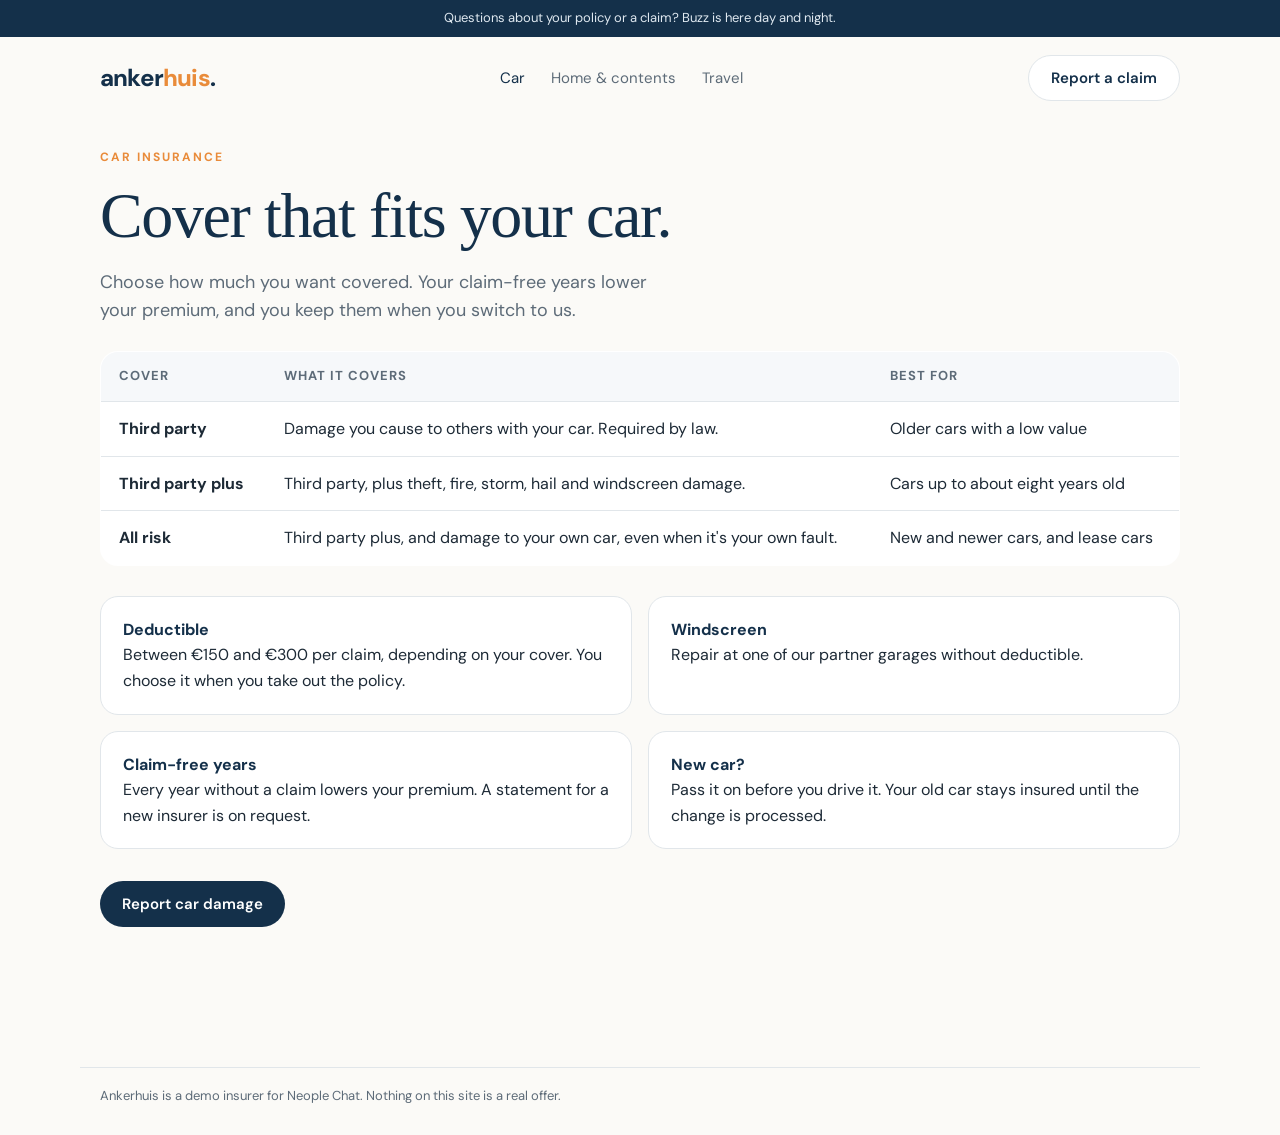
==== car.html @ 07cfc438 "Ankerhuis, a demo insurer for Neople Chat with Buzz Co-Authored-By: Claude Opus 5.5 <noreply@anthrop" ====
<!doctype html>
<html lang="en">
    <head>
        <meta charset="UTF-8" />
        <meta name="viewport" content="width=device-width, initial-scale=1, viewport-fit=cover" />
        <meta name="robots" content="noindex" />
        <title>Car insurance · Ankerhuis</title>
        <link rel="preconnect" href="https://fonts.googleapis.com" />
        <link rel="preconnect" href="https://fonts.gstatic.com" crossorigin />
        <link rel="stylesheet" href="https://fonts.googleapis.com/css2?family=DM+Sans:wght@400;600;700;800&display=swap" />
        <link rel="stylesheet" href="site.css" />
        <script src="site.js" defer></script>
    </head>
    <body>
        <div class="banner">Questions about your policy or a claim? Buzz is here day and night.</div>
        <header>
            <a class="logo" href="./">anker<span>huis</span>.</a>
            <nav aria-label="Insurance">
                <a href="car.html" aria-current="page">Car</a>
                <a href="home.html">Home & contents</a>
                <a href="travel.html">Travel</a>
            </nav>
            <a class="cta light" href="claims.html">Report a claim</a>
        </header>
        <main>
            <span class="eyebrow">Car insurance</span>
            <h1>Cover that fits your car.</h1>
            <p class="lead">Choose how much you want covered. Your claim-free years lower your premium, and you keep them when you switch to us.</p>
            <table>
                <thead><tr><th>Cover</th><th>What it covers</th><th>Best for</th></tr></thead>
                <tbody>
                    <tr><td><strong>Third party</strong></td><td>Damage you cause to others with your car. Required by law.</td><td>Older cars with a low value</td></tr>
                    <tr><td><strong>Third party plus</strong></td><td>Third party, plus theft, fire, storm, hail and windscreen damage.</td><td>Cars up to about eight years old</td></tr>
                    <tr><td><strong>All risk</strong></td><td>Third party plus, and damage to your own car, even when it's your own fault.</td><td>New and newer cars, and lease cars</td></tr>
                </tbody>
            </table>
            <div class="facts">
                <div class="fact"><strong>Deductible</strong>Between €150 and €300 per claim, depending on your cover. You choose it when you take out the policy.</div>
                <div class="fact"><strong>Windscreen</strong>Repair at one of our partner garages without deductible.</div>
                <div class="fact"><strong>Claim-free years</strong>Every year without a claim lowers your premium. A statement for a new insurer is on request.</div>
                <div class="fact"><strong>New car?</strong>Pass it on before you drive it. Your old car stays insured until the change is processed.</div>
            </div>
            <a class="cta" href="claims.html">Report car damage</a>
        </main>
        <footer>Ankerhuis is a demo insurer for Neople Chat. Nothing on this site is a real offer.</footer>
    </body>
</html>
---- site.css ----
/* Ankerhuis, a demo insurer for Neople Chat: calm navy, one warm accent, a serif for the big words. */
:root {
    --navy: #14304a;
    --ink: #1d2a36;
    --muted: #5d6b78;
    --sky: #eef4f8;
    --paper: #fbfaf7;
    --line: #e1e6ea;
    --accent: #e98b3a;
    --serif: Georgia, "Times New Roman", serif;
    --sans: "DM Sans", ui-sans-serif, system-ui, -apple-system, sans-serif;
}
* { box-sizing: border-box; }
body { margin: 0; background: var(--paper); color: var(--ink); font: 16px/1.6 var(--sans); -webkit-font-smoothing: antialiased; }
a { color: inherit; }
.banner { background: var(--navy); color: #dfe8f0; font-size: 13px; text-align: center; padding: 8px 16px; }
header { display: flex; align-items: center; justify-content: space-between; gap: 24px; max-width: 1120px; margin: 0 auto; padding: 18px 20px; }
.logo { font: 800 24px/1 var(--sans); letter-spacing: -0.8px; text-decoration: none; color: var(--navy); }
.logo span { color: var(--accent); }
nav { display: flex; gap: 26px; font-size: 15px; }
nav a { text-decoration: none; color: var(--muted); }
nav a:hover, nav a[aria-current="page"] { color: var(--navy); }
.cta { display: inline-flex; align-items: center; gap: 10px; height: 46px; padding: 0 22px; border-radius: 999px; background: var(--navy); color: #fff; text-decoration: none; font-weight: 600; font-size: 15px; }
.cta.light { background: #fff; color: var(--navy); border: 1px solid var(--line); }
main { max-width: 1120px; margin: 0 auto; padding: 24px 20px 140px; }
.hero { display: grid; grid-template-columns: 1.2fr 1fr; gap: 48px; align-items: center; padding: 40px 0 56px; }
.eyebrow { font-size: 12px; letter-spacing: 2px; text-transform: uppercase; color: var(--accent); font-weight: 700; }
h1 { font: 400 clamp(40px, 5vw, 64px)/1.05 var(--serif); letter-spacing: -1.4px; color: var(--navy); margin: 14px 0 18px; }
h2 { font: 400 clamp(28px, 3vw, 38px)/1.15 var(--serif); color: var(--navy); margin: 0 0 14px; }
h3 { font-size: 19px; margin: 0 0 6px; color: var(--navy); }
.lead { font-size: 18px; color: var(--muted); max-width: 46ch; margin: 0 0 26px; }
.badge { display: grid; place-items: center; aspect-ratio: 1; border-radius: 40% 60% 55% 45%; background: radial-gradient(circle at 30% 30%, #fff, var(--sky) 60%); border: 1px solid var(--line); }
.badge svg { width: 46%; height: auto; }
.cards { display: grid; grid-template-columns: repeat(3, minmax(0, 1fr)); gap: 20px; margin: 8px 0 56px; }
.card { display: flex; flex-direction: column; gap: 8px; padding: 26px; border-radius: 22px; background: #fff; border: 1px solid var(--line); text-decoration: none; }
.card p { margin: 0; color: var(--muted); }
.card .from { margin-top: auto; padding-top: 10px; font-weight: 600; color: var(--navy); }
.band { display: flex; align-items: center; justify-content: space-between; gap: 24px; padding: 30px 32px; border-radius: 24px; background: var(--navy); color: #fff; margin-bottom: 56px; }
.band h2 { color: #fff; margin: 0 0 4px; }
.band p { margin: 0; color: #c9d6e2; }
.try { padding: 28px 32px; border-radius: 24px; background: var(--sky); }
.try ul { margin: 12px 0 0; padding-left: 20px; color: var(--ink); }
.try li { margin: 6px 0; }
table { width: 100%; border-collapse: collapse; margin: 18px 0 30px; background: #fff; border-radius: 18px; overflow: hidden; border: 1px solid var(--line); }
th, td { text-align: left; padding: 14px 18px; border-bottom: 1px solid var(--line); vertical-align: top; }
th { font-size: 13px; text-transform: uppercase; letter-spacing: 1px; color: var(--muted); background: #f6f8fa; }
tr:last-child td { border-bottom: 0; }
.facts { display: grid; grid-template-columns: repeat(2, minmax(0, 1fr)); gap: 16px; margin: 10px 0 32px; }
.fact { padding: 20px 22px; border-radius: 18px; background: #fff; border: 1px solid var(--line); }
.fact strong { display: block; color: var(--navy); }
.steps { counter-reset: step; list-style: none; padding: 0; margin: 18px 0 30px; display: grid; gap: 14px; }
.steps li { counter-increment: step; display: grid; grid-template-columns: 40px 1fr; gap: 14px; align-items: start; }
.steps li::before { content: counter(step); display: grid; place-items: center; width: 36px; height: 36px; border-radius: 50%; background: var(--navy); color: #fff; font-weight: 700; }
.alert { padding: 18px 22px; border-radius: 16px; background: #fff3e8; border: 1px solid #f4d2b3; color: #6b3d12; margin: 0 0 26px; }
footer { max-width: 1120px; margin: 0 auto; padding: 18px 20px 28px; color: var(--muted); font-size: 13px; border-top: 1px solid var(--line); }
@media (max-width: 760px) {
    nav { display: none; }
    .hero { grid-template-columns: 1fr; padding-top: 16px; }
    .badge { display: none; }
    .cards, .facts { grid-template-columns: 1fr; }
    .band { flex-direction: column; align-items: flex-start; }
}
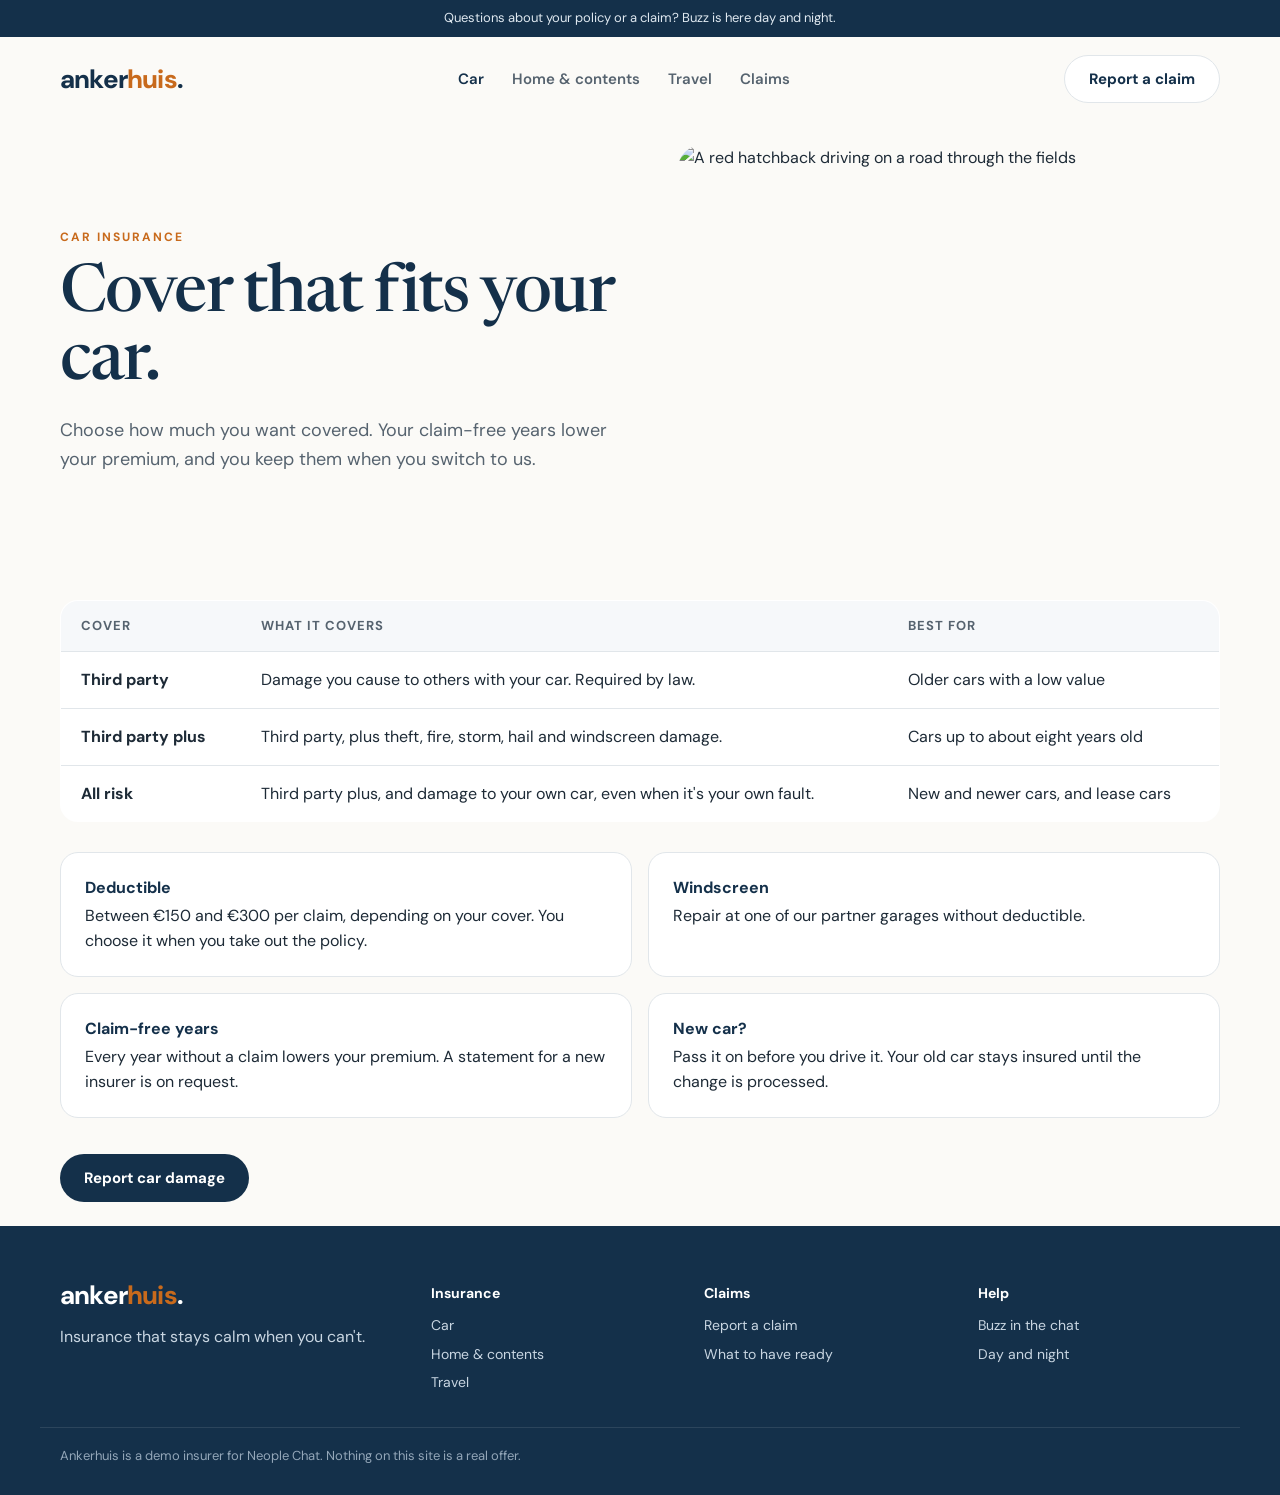
==== commit 33688994: "Photo-led redesign: split hero, product photos, promises, claims band and footer Co-Authored-By: Cla" ====
--- a/car.html
+++ b/car.html
@@ -7,7 +7,7 @@
         <title>Car insurance · Ankerhuis</title>
         <link rel="preconnect" href="https://fonts.googleapis.com" />
         <link rel="preconnect" href="https://fonts.gstatic.com" crossorigin />
-        <link rel="stylesheet" href="https://fonts.googleapis.com/css2?family=DM+Sans:wght@400;600;700;800&display=swap" />
+        <link rel="stylesheet" href="https://fonts.googleapis.com/css2?family=DM+Sans:wght@400;600;700;800&family=Newsreader:opsz,wght@6..72,500&display=swap" />
         <link rel="stylesheet" href="site.css" />
         <script src="site.js" defer></script>
     </head>
@@ -17,15 +17,21 @@
             <a class="logo" href="./">anker<span>huis</span>.</a>
             <nav aria-label="Insurance">
                 <a href="car.html" aria-current="page">Car</a>
-                <a href="home.html">Home & contents</a>
+                <a href="home.html">Home &amp; contents</a>
                 <a href="travel.html">Travel</a>
+                <a href="claims.html">Claims</a>
             </nav>
             <a class="cta light" href="claims.html">Report a claim</a>
         </header>
         <main>
-            <span class="eyebrow">Car insurance</span>
-            <h1>Cover that fits your car.</h1>
-            <p class="lead">Choose how much you want covered. Your claim-free years lower your premium, and you keep them when you switch to us.</p>
+            <section class="pagehead">
+                <div>
+                    <span class="eyebrow">Car insurance</span>
+                    <h1>Cover that fits your car.</h1>
+                    <p class="lead">Choose how much you want covered. Your claim-free years lower your premium, and you keep them when you switch to us.</p>
+                </div>
+                <img src="https://images.unsplash.com/photo-1572401611152-cf63d874b019?w=1200&q=70&auto=format&fit=crop" alt="A red hatchback driving on a road through the fields" />
+            </section>
             <table>
                 <thead><tr><th>Cover</th><th>What it covers</th><th>Best for</th></tr></thead>
                 <tbody>
@@ -42,6 +48,14 @@
             </div>
             <a class="cta" href="claims.html">Report car damage</a>
         </main>
-        <footer>Ankerhuis is a demo insurer for Neople Chat. Nothing on this site is a real offer.</footer>
+        <footer>
+            <div class="cols">
+                <div><a class="logo" href="./">anker<span>huis</span>.</a><p>Insurance that stays calm when you can't.</p></div>
+                <div><strong>Insurance</strong><a href="car.html">Car</a><a href="home.html">Home &amp; contents</a><a href="travel.html">Travel</a></div>
+                <div><strong>Claims</strong><a href="claims.html">Report a claim</a><a href="claims.html">What to have ready</a></div>
+                <div><strong>Help</strong><span>Buzz in the chat</span><span>Day and night</span></div>
+            </div>
+            <p class="fine">Ankerhuis is a demo insurer for Neople Chat. Nothing on this site is a real offer.</p>
+        </footer>
     </body>
 </html>
--- a/site.css
+++ b/site.css
@@ -2,61 +2,105 @@
 :root {
     --navy: #14304a;
     --ink: #1d2a36;
-    --muted: #5d6b78;
-    --sky: #eef4f8;
+    --muted: #56636f;
+    --sky: #eaf1f6;
     --paper: #fbfaf7;
     --line: #e1e6ea;
-    --accent: #e98b3a;
-    --serif: Georgia, "Times New Roman", serif;
+    --accent: #c86a1c;
+    --accent-soft: #fdf0e4;
+    --serif: "Newsreader", Georgia, "Times New Roman", serif;
     --sans: "DM Sans", ui-sans-serif, system-ui, -apple-system, sans-serif;
 }
 * { box-sizing: border-box; }
 body { margin: 0; background: var(--paper); color: var(--ink); font: 16px/1.6 var(--sans); -webkit-font-smoothing: antialiased; }
 a { color: inherit; }
+img { display: block; max-width: 100%; }
 .banner { background: var(--navy); color: #dfe8f0; font-size: 13px; text-align: center; padding: 8px 16px; }
-header { display: flex; align-items: center; justify-content: space-between; gap: 24px; max-width: 1120px; margin: 0 auto; padding: 18px 20px; }
-.logo { font: 800 24px/1 var(--sans); letter-spacing: -0.8px; text-decoration: none; color: var(--navy); }
+header { display: flex; align-items: center; justify-content: space-between; gap: 24px; max-width: 1200px; margin: 0 auto; padding: 18px 20px; }
+.logo { font: 800 26px/1 var(--sans); letter-spacing: -0.8px; text-decoration: none; color: var(--navy); }
 .logo span { color: var(--accent); }
-nav { display: flex; gap: 26px; font-size: 15px; }
+nav { display: flex; gap: 28px; font-size: 15px; font-weight: 600; }
 nav a { text-decoration: none; color: var(--muted); }
 nav a:hover, nav a[aria-current="page"] { color: var(--navy); }
-.cta { display: inline-flex; align-items: center; gap: 10px; height: 46px; padding: 0 22px; border-radius: 999px; background: var(--navy); color: #fff; text-decoration: none; font-weight: 600; font-size: 15px; }
+.cta { display: inline-flex; align-items: center; gap: 8px; height: 48px; padding: 0 24px; border-radius: 999px; background: var(--navy); color: #fff; text-decoration: none; font-weight: 700; font-size: 15px; transition: transform .15s ease, background .15s ease; }
+.cta:hover { background: #0e2438; transform: translateY(-1px); }
 .cta.light { background: #fff; color: var(--navy); border: 1px solid var(--line); }
-main { max-width: 1120px; margin: 0 auto; padding: 24px 20px 140px; }
-.hero { display: grid; grid-template-columns: 1.2fr 1fr; gap: 48px; align-items: center; padding: 40px 0 56px; }
+.cta.warm { background: var(--accent); }
+.cta.warm:hover { background: #a9580f; }
+.actions { display: flex; flex-wrap: wrap; gap: 12px; }
+main { max-width: 1200px; margin: 0 auto; padding: 8px 20px 24px; }
+section { margin-bottom: 72px; }
 .eyebrow { font-size: 12px; letter-spacing: 2px; text-transform: uppercase; color: var(--accent); font-weight: 700; }
-h1 { font: 400 clamp(40px, 5vw, 64px)/1.05 var(--serif); letter-spacing: -1.4px; color: var(--navy); margin: 14px 0 18px; }
-h2 { font: 400 clamp(28px, 3vw, 38px)/1.15 var(--serif); color: var(--navy); margin: 0 0 14px; }
-h3 { font-size: 19px; margin: 0 0 6px; color: var(--navy); }
-.lead { font-size: 18px; color: var(--muted); max-width: 46ch; margin: 0 0 26px; }
-.badge { display: grid; place-items: center; aspect-ratio: 1; border-radius: 40% 60% 55% 45%; background: radial-gradient(circle at 30% 30%, #fff, var(--sky) 60%); border: 1px solid var(--line); }
-.badge svg { width: 46%; height: auto; }
-.cards { display: grid; grid-template-columns: repeat(3, minmax(0, 1fr)); gap: 20px; margin: 8px 0 56px; }
-.card { display: flex; flex-direction: column; gap: 8px; padding: 26px; border-radius: 22px; background: #fff; border: 1px solid var(--line); text-decoration: none; }
+h1 { font: 500 clamp(42px, 5.2vw, 70px)/1.02 var(--serif); letter-spacing: -1.6px; color: var(--navy); margin: 14px 0 18px; }
+h2 { font: 500 clamp(30px, 3.2vw, 42px)/1.1 var(--serif); letter-spacing: -0.8px; color: var(--navy); margin: 0 0 14px; }
+h3 { font-size: 19px; margin: 0; color: var(--navy); }
+.lead { font-size: 18px; color: var(--muted); max-width: 50ch; margin: 0 0 26px; }
+
+.hero { display: grid; grid-template-columns: 1fr 1.05fr; gap: 56px; align-items: center; padding: 28px 0 8px; }
+.hero-photo { position: relative; }
+.hero-photo img { width: 100%; aspect-ratio: 5 / 4; object-fit: cover; border-radius: 28px; }
+.hero-note { position: absolute; left: -28px; bottom: 28px; display: flex; align-items: center; gap: 12px; max-width: 290px; padding: 14px 18px; border-radius: 18px; background: #fff; box-shadow: 0 18px 40px -18px rgba(20,48,74,.35); font-size: 14px; }
+.hero-note svg { flex: none; width: 36px; height: 36px; padding: 8px; border-radius: 50%; background: var(--sky); color: var(--navy); }
+
+.usps { display: grid; grid-template-columns: repeat(4, minmax(0, 1fr)); gap: 16px; margin: 40px 0 72px; }
+.usp { display: grid; grid-template-columns: 40px 1fr; gap: 2px 12px; align-items: start; padding: 18px 20px; border-radius: 18px; background: #fff; border: 1px solid var(--line); }
+.usp svg { grid-row: span 2; width: 40px; height: 40px; padding: 9px; border-radius: 12px; background: var(--sky); color: var(--navy); }
+.usp strong { font-size: 15px; color: var(--navy); }
+.usp span { color: var(--muted); font-size: 14px; }
+
+.section-head { display: flex; align-items: flex-end; justify-content: space-between; gap: 24px; margin-bottom: 22px; }
+.section-head h2 { margin: 0; }
+.cards { display: grid; grid-template-columns: repeat(3, minmax(0, 1fr)); gap: 22px; }
+.card { display: flex; flex-direction: column; overflow: hidden; border-radius: 22px; background: #fff; border: 1px solid var(--line); text-decoration: none; transition: transform .18s ease, box-shadow .18s ease; }
+.card:hover { transform: translateY(-3px); box-shadow: 0 18px 40px -22px rgba(20,48,74,.35); }
+.card .photo { aspect-ratio: 16 / 10; overflow: hidden; background: var(--sky); }
+.card .photo img { width: 100%; height: 100%; object-fit: cover; }
+.card-body { display: flex; flex-direction: column; flex: 1; gap: 8px; padding: 22px 24px 24px; }
 .card p { margin: 0; color: var(--muted); }
-.card .from { margin-top: auto; padding-top: 10px; font-weight: 600; color: var(--navy); }
-.band { display: flex; align-items: center; justify-content: space-between; gap: 24px; padding: 30px 32px; border-radius: 24px; background: var(--navy); color: #fff; margin-bottom: 56px; }
-.band h2 { color: #fff; margin: 0 0 4px; }
-.band p { margin: 0; color: #c9d6e2; }
-.try { padding: 28px 32px; border-radius: 24px; background: var(--sky); }
-.try ul { margin: 12px 0 0; padding-left: 20px; color: var(--ink); }
-.try li { margin: 6px 0; }
+.card .from { margin-top: auto; padding-top: 12px; font-weight: 700; color: var(--navy); }
+
+.band { display: grid; grid-template-columns: 1fr 1fr; overflow: hidden; border-radius: 26px; background: var(--navy); color: #fff; }
+.band > div { display: flex; flex-direction: column; justify-content: center; align-items: flex-start; padding: 44px 48px; }
+.band h2 { color: #fff; margin: 0 0 8px; }
+.band p { margin: 0 0 24px; color: #c9d6e2; }
+.band > img { width: 100%; height: 100%; min-height: 300px; object-fit: cover; }
+.try { padding: 30px 34px; border-radius: 24px; background: var(--sky); }
+.try ul { display: grid; grid-template-columns: repeat(2, minmax(0, 1fr)); gap: 8px 28px; margin: 14px 0 0; padding-left: 20px; }
+
+.pagehead { display: grid; grid-template-columns: 1.05fr 1fr; gap: 48px; align-items: center; margin: 16px 0 48px; }
+.pagehead > img { width: 100%; aspect-ratio: 4 / 3; object-fit: cover; border-radius: 24px; }
+.pagehead .lead { margin-bottom: 0; }
+
 table { width: 100%; border-collapse: collapse; margin: 18px 0 30px; background: #fff; border-radius: 18px; overflow: hidden; border: 1px solid var(--line); }
-th, td { text-align: left; padding: 14px 18px; border-bottom: 1px solid var(--line); vertical-align: top; }
+th, td { text-align: left; padding: 15px 20px; border-bottom: 1px solid var(--line); vertical-align: top; }
 th { font-size: 13px; text-transform: uppercase; letter-spacing: 1px; color: var(--muted); background: #f6f8fa; }
 tr:last-child td { border-bottom: 0; }
-.facts { display: grid; grid-template-columns: repeat(2, minmax(0, 1fr)); gap: 16px; margin: 10px 0 32px; }
-.fact { padding: 20px 22px; border-radius: 18px; background: #fff; border: 1px solid var(--line); }
-.fact strong { display: block; color: var(--navy); }
+.facts { display: grid; grid-template-columns: repeat(2, minmax(0, 1fr)); gap: 16px; margin: 10px 0 36px; }
+.fact { padding: 22px 24px; border-radius: 18px; background: #fff; border: 1px solid var(--line); }
+.fact strong { display: block; margin-bottom: 2px; color: var(--navy); }
 .steps { counter-reset: step; list-style: none; padding: 0; margin: 18px 0 30px; display: grid; gap: 14px; }
 .steps li { counter-increment: step; display: grid; grid-template-columns: 40px 1fr; gap: 14px; align-items: start; }
 .steps li::before { content: counter(step); display: grid; place-items: center; width: 36px; height: 36px; border-radius: 50%; background: var(--navy); color: #fff; font-weight: 700; }
-.alert { padding: 18px 22px; border-radius: 16px; background: #fff3e8; border: 1px solid #f4d2b3; color: #6b3d12; margin: 0 0 26px; }
-footer { max-width: 1120px; margin: 0 auto; padding: 18px 20px 28px; color: var(--muted); font-size: 13px; border-top: 1px solid var(--line); }
+.alert { padding: 18px 22px; border-radius: 16px; background: var(--accent-soft); border: 1px solid #f4d2b3; color: #6b3d12; margin: 0 0 26px; }
+
+footer { background: var(--navy); color: #c9d6e2; }
+footer .cols { display: grid; grid-template-columns: 1.4fr repeat(3, minmax(0, 1fr)); gap: 32px; max-width: 1200px; margin: 0 auto; padding: 56px 20px 28px; }
+footer strong { display: block; margin-bottom: 10px; color: #fff; font-size: 14px; }
+footer .cols > div > a, footer .cols > div > span { display: block; margin: 6px 0; color: #c9d6e2; text-decoration: none; font-size: 14px; }
+footer .cols a:hover { color: #fff; }
+footer .cols a.logo { margin: 0 0 10px; color: #fff; font-size: 26px; }
+footer .fine { max-width: 1200px; margin: 0 auto; padding: 18px 20px 28px; border-top: 1px solid rgba(255,255,255,.1); font-size: 13px; color: #93a6b8; }
+
+@media (max-width: 900px) {
+    .hero, .pagehead, .band { grid-template-columns: 1fr; }
+    .hero-note { left: 16px; }
+    .usps { grid-template-columns: repeat(2, minmax(0, 1fr)); }
+    .cards { grid-template-columns: 1fr; }
+    .band > img { min-height: 220px; }
+    footer .cols { grid-template-columns: repeat(2, minmax(0, 1fr)); }
+}
 @media (max-width: 760px) {
     nav { display: none; }
-    .hero { grid-template-columns: 1fr; padding-top: 16px; }
-    .badge { display: none; }
-    .cards, .facts { grid-template-columns: 1fr; }
-    .band { flex-direction: column; align-items: flex-start; }
+    .usps, .facts, .try ul { grid-template-columns: 1fr; }
+    .band > div { padding: 32px 28px; }
 }
